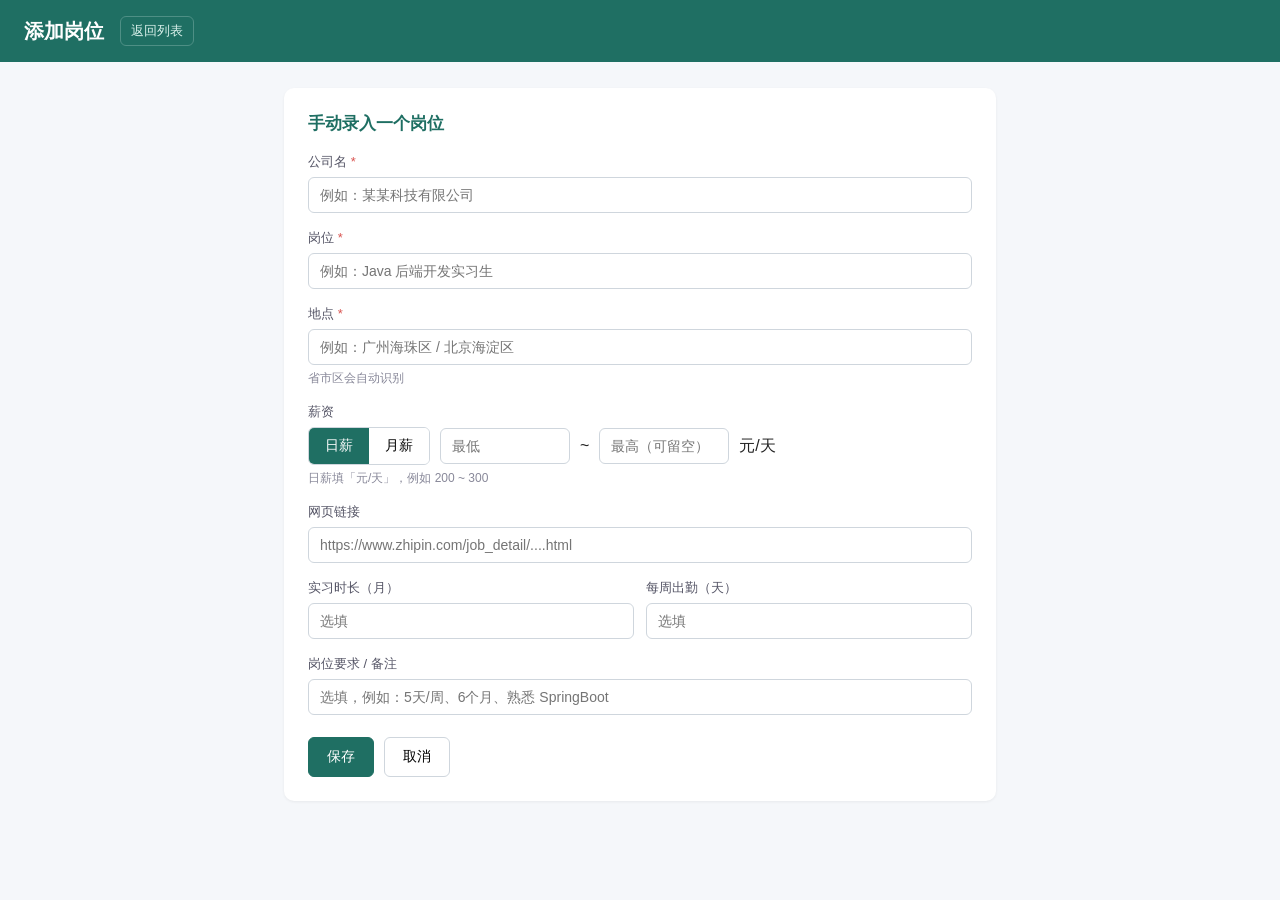
==== src/main/resources/static/form.html @ c03b0348 "feat(v0.8.0): 补齐源码与静态页 对外版本：不含批量发送脚本，不含真实个人信息。" ====
<!DOCTYPE html>
<html lang="zh-CN">
<head>
  <meta charset="UTF-8"/>
  <meta name="viewport" content="width=device-width, initial-scale=1"/>
  <title>岗位信息 - 实习投递助手</title>
  <style>
    * { box-sizing: border-box; }
    body { margin: 0; font-family: -apple-system, "Microsoft YaHei", sans-serif; background: #f5f7fa; color: #222; }
    header { background: #1f6f63; color: #fff; padding: 16px 24px; display: flex; align-items: center; gap: 16px; }
    header h1 { margin: 0; font-size: 20px; }
    header a { color: #d8f0ea; font-size: 13px; text-decoration: none; border: 1px solid #4e8f85; padding: 5px 10px; border-radius: 6px; }
    main { padding: 26px 24px 60px; max-width: 760px; margin: 0 auto; }
    .card { background: #fff; border-radius: 10px; padding: 24px; box-shadow: 0 1px 3px rgba(0,0,0,.06); }
    h2 { margin: 0 0 18px; font-size: 17px; color: #1f6f63; }
    .field { margin-bottom: 16px; }
    label { display: block; font-size: 13px; color: #556; margin-bottom: 6px; }
    label .req { color: #d9534f; }
    input, select { width: 100%; font-size: 14px; padding: 9px 11px; border: 1px solid #cfd6dd; border-radius: 6px; }
    input:focus, select:focus { outline: none; border-color: #1f6f63; }
    .row { display: flex; gap: 12px; }
    .row > .field { flex: 1; }
    .hint { font-size: 12px; color: #889; margin-top: 5px; }
    .salary-box { display: flex; gap: 10px; align-items: center; flex-wrap: wrap; }
    .salary-box .seg { display: flex; border: 1px solid #cfd6dd; border-radius: 6px; overflow: hidden; }
    .salary-box .seg button { border: none; border-radius: 0; padding: 9px 16px; background: #fff; cursor: pointer; font-size: 14px; }
    .salary-box .seg button.on { background: #1f6f63; color: #fff; }
    .salary-box input { width: 130px; }
    .actions { display: flex; gap: 10px; margin-top: 22px; }
    button { font-size: 14px; padding: 10px 18px; border-radius: 6px; border: 1px solid #cfd6dd; background: #fff; cursor: pointer; }
    button.primary { background: #1f6f63; color: #fff; border-color: #1f6f63; }
    button.danger { background: #fff; color: #c0392b; border-color: #e0b4ae; }
    button:disabled { opacity: .5; cursor: not-allowed; }
    .msg { margin-top: 16px; padding: 12px 14px; border-radius: 8px; font-size: 13px; display: none; white-space: pre-wrap; line-height: 1.7; }
    .msg.ok { display: block; background: #e8f6f0; color: #1f6f63; border: 1px solid #b7dfd1; }
    .msg.err { display: block; background: #fdeeee; color: #b33; border: 1px solid #f0c4c4; }
  </style>
</head>
<body>
<header>
  <h1 id="pageTitle">添加岗位</h1>
  <a href="/">返回列表</a>
</header>

<main>
  <div class="card">
    <h2 id="cardTitle">手动录入一个岗位</h2>
    <form id="form">
      <div class="field">
        <label>公司名 <span class="req">*</span></label>
        <input id="company" required placeholder="例如：某某科技有限公司" />
      </div>

      <div class="field">
        <label>岗位 <span class="req">*</span></label>
        <input id="title" required placeholder="例如：Java 后端开发实习生" />
      </div>

      <div class="field">
        <label>地点 <span class="req">*</span></label>
        <input id="location" required placeholder="例如：广州海珠区 / 北京海淀区" />
        <div class="hint">省市区会自动识别</div>
      </div>

      <div class="field">
        <label>薪资</label>
        <div class="salary-box">
          <div class="seg">
            <button type="button" id="btnDaily" class="on" onclick="setSalaryType('DAILY')">日薪</button>
            <button type="button" id="btnMonthly" onclick="setSalaryType('MONTHLY')">月薪</button>
          </div>
          <input id="salaryMin" type="number" min="0" placeholder="最低" />
          <span>~</span>
          <input id="salaryMax" type="number" min="0" placeholder="最高（可留空）" />
          <span id="salaryUnit" class="muted">元/天</span>
        </div>
        <div class="hint" id="salaryHint">日薪填「元/天」，例如 200 ~ 300</div>
      </div>

      <div class="field">
        <label>网页链接</label>
        <input id="url" placeholder="https://www.zhipin.com/job_detail/....html" />
      </div>

      <div class="row">
        <div class="field">
          <label>实习时长（月）</label>
          <input id="months" type="number" min="1" max="24" placeholder="选填" />
        </div>
        <div class="field">
          <label>每周出勤（天）</label>
          <input id="days" type="number" min="1" max="7" placeholder="选填" />
        </div>
      </div>

      <div class="field">
        <label>岗位要求 / 备注</label>
        <input id="jdText" placeholder="选填，例如：5天/周、6个月、熟悉 SpringBoot" />
      </div>

      <div class="actions">
        <button type="submit" class="primary" id="submitBtn">保存</button>
        <button type="button" onclick="location.href='/'">取消</button>
        <button type="button" class="danger" id="delBtn" style="display:none" onclick="removeJob()">删除这个岗位</button>
      </div>
    </form>
    <div class="msg" id="msg"></div>
  </div>
</main>

<script>
  const params = new URLSearchParams(location.search);
  const jobId = params.get('id');
  const isEdit = !!jobId;
  let salaryType = 'DAILY';

  const msg = document.getElementById('msg');

  function setSalaryType(type) {
    salaryType = type;
    document.getElementById('btnDaily').classList.toggle('on', type === 'DAILY');
    document.getElementById('btnMonthly').classList.toggle('on', type === 'MONTHLY');
    document.getElementById('salaryUnit').textContent = type === 'DAILY' ? '元/天' : '元/月';
    document.getElementById('salaryHint').textContent = type === 'DAILY'
      ? '日薪填「元/天」，例如 200 ~ 300'
      : '月薪填「元/月」，例如 6000 ~ 8000（系统按 21.75 天折算日薪）';
  }

  async function loadJob() {
    if (!isEdit) return;
    document.getElementById('pageTitle').textContent = '修改岗位';
    document.getElementById('cardTitle').textContent = '修改岗位信息';
    document.getElementById('submitBtn').textContent = '保存修改';
    document.getElementById('delBtn').style.display = 'inline-block';

    const job = await fetch(`/api/jobs/${jobId}`).then(r => r.json());
    document.getElementById('company').value = job.company || '';
    document.getElementById('title').value = job.title || '';
    document.getElementById('location').value = job.rawLocation || [job.province, job.city, job.district].filter(Boolean).join('') || '';
    document.getElementById('url').value = job.url || '';
    document.getElementById('jdText').value = job.jdText || '';
    document.getElementById('months').value = job.months || '';
    document.getElementById('days').value = job.days || '';

    if (job.salaryType) {
      setSalaryType(job.salaryType);
      document.getElementById('salaryMin').value = job.salaryMin || '';
      document.getElementById('salaryMax').value = job.salaryMax || '';
    } else if (job.salary) {
      // 历史文本薪资：尽量回填到输入框
      const m = /(\d+)\s*-?\s*(\d+)?\s*([Kk])/.exec(job.salary);
      if (m) {
        setSalaryType('MONTHLY');
        document.getElementById('salaryMin').value = parseInt(m[1], 10) * 1000;
        document.getElementById('salaryMax').value = m[2] ? parseInt(m[2], 10) * 1000 : parseInt(m[1], 10) * 1000;
      } else {
        const d = /(\d+)\s*-?\s*(\d+)?\s*元\s*\/\s*天/.exec(job.salary);
        if (d) {
          setSalaryType('DAILY');
          document.getElementById('salaryMin').value = d[1];
          document.getElementById('salaryMax').value = d[2] || d[1];
        }
      }
    }
  }

  document.getElementById('form').addEventListener('submit', async (e) => {
    e.preventDefault();
    const btn = document.getElementById('submitBtn');
    btn.disabled = true;
    msg.className = 'msg';
    msg.textContent = '';

    const minRaw = document.getElementById('salaryMin').value;
    const maxRaw = document.getElementById('salaryMax').value;
    const body = {
      company: document.getElementById('company').value.trim(),
      title: document.getElementById('title').value.trim(),
      rawLocation: document.getElementById('location').value.trim(),
      url: document.getElementById('url').value.trim(),
      jdText: document.getElementById('jdText').value.trim(),
      months: document.getElementById('months').value ? parseInt(document.getElementById('months').value, 10) : null,
      days: document.getElementById('days').value ? parseInt(document.getElementById('days').value, 10) : null,
      salaryType: minRaw ? salaryType : null,
      salaryMin: minRaw ? parseInt(minRaw, 10) : null,
      salaryMax: maxRaw ? parseInt(maxRaw, 10) : null,
    };

    try {
      const url = isEdit ? `/api/jobs/${jobId}` : '/api/jobs';
      const method = isEdit ? 'PUT' : 'POST';
      const res = await fetch(url, {
        method, headers: { 'Content-Type': 'application/json' }, body: JSON.stringify(body),
      });
      const data = await res.json();
      if (!res.ok) throw new Error(data.message || '保存失败');

      const g = await fetch(`/api/jobs/${data.id}/greeting`).then(r => r.json());
      msg.className = 'msg ok';
      msg.innerHTML = `${isEdit ? '已保存修改' : '已添加'}：${esc(data.company)} / ${esc(data.title)}` +
        `<br>地点：${esc([data.province, data.city, data.district].filter(Boolean).join(' / ') || data.rawLocation || '-')}` +
        `<br>薪资：${esc(data.salary || '未填')}　折算日薪：${data.dailyMin ? (data.dailyMin === data.dailyMax ? data.dailyMin + ' 元/天' : data.dailyMin + ' ~ ' + data.dailyMax + ' 元/天') : '未识别'}` +
        `<br>实习：${data.months ? data.months + ' 个月' : '-'}　出勤：${data.days ? '每周 ' + data.days + ' 天' : '-'}` +
        `<br><br>生成的话术：<br>${esc(g.message)}`;
      if (!isEdit) {
        document.getElementById('form').reset();
        setSalaryType('DAILY');
      }
    } catch (err) {
      msg.className = 'msg err';
      msg.textContent = err.message;
    } finally {
      btn.disabled = false;
    }
  });

  async function removeJob() {
    if (!isEdit) return;
    const name = document.getElementById('company').value + ' / ' + document.getElementById('title').value;
    if (!confirm(`确定删除「${name}」吗？\n删除后不可恢复。`)) return;
    const res = await fetch(`/api/jobs/${jobId}`, { method: 'DELETE' });
    if (res.ok) {
      alert('已删除，返回列表');
      location.href = '/';
    } else {
      const d = await res.json().catch(() => ({}));
      alert('删除失败：' + (d.message || res.status));
    }
  }

  function esc(s) {
    return String(s == null ? '' : s).replace(/[&<>"']/g, c => ({'&':'&amp;','<':'&lt;','>':'&gt;','"':'&quot;',"'":'&#39;'}[c]));
  }

  setSalaryType('DAILY');
  loadJob();
</script>
</body>
</html>
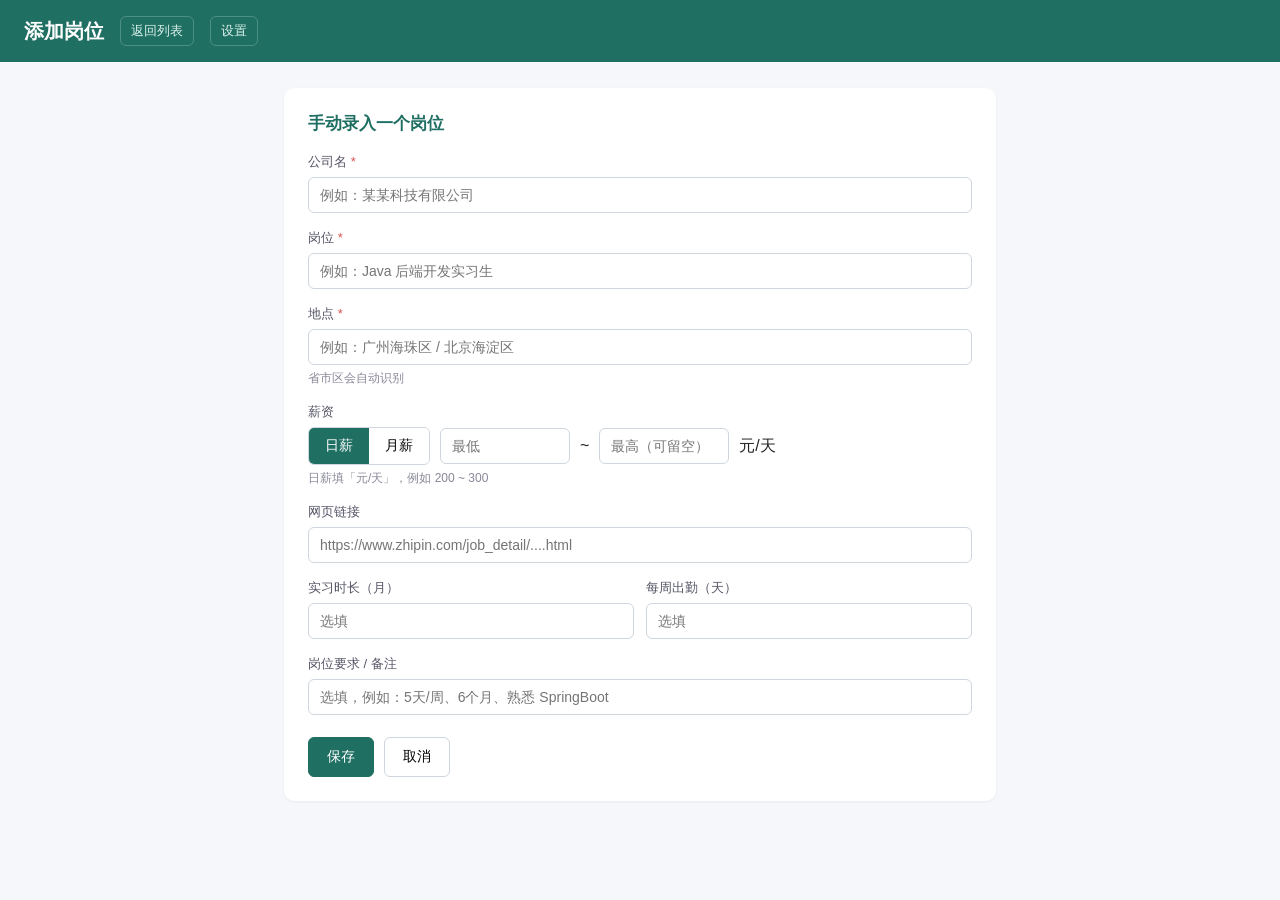
==== commit bf877e81: "feat: v0.10.0 网页设置页、AI自由生成与设置保存修复 - 新增 /settings.html 与 /api/settings，配置存 app_setting 表并热更新 - 默认模板新增" ====
--- a/src/main/resources/static/form.html
+++ b/src/main/resources/static/form.html
@@ -40,6 +40,7 @@
 <header>
   <h1 id="pageTitle">添加岗位</h1>
   <a href="/">返回列表</a>
+  <a href="/settings.html">设置</a>
 </header>
 
 <main>
@@ -85,7 +86,7 @@
       <div class="row">
         <div class="field">
           <label>实习时长（月）</label>
-          <input id="months" type="number" min="1" max="24" placeholder="选填" />
+          <input id="months" type="number" min="1" max="12" placeholder="选填" />
         </div>
         <div class="field">
           <label>每周出勤（天）</label>
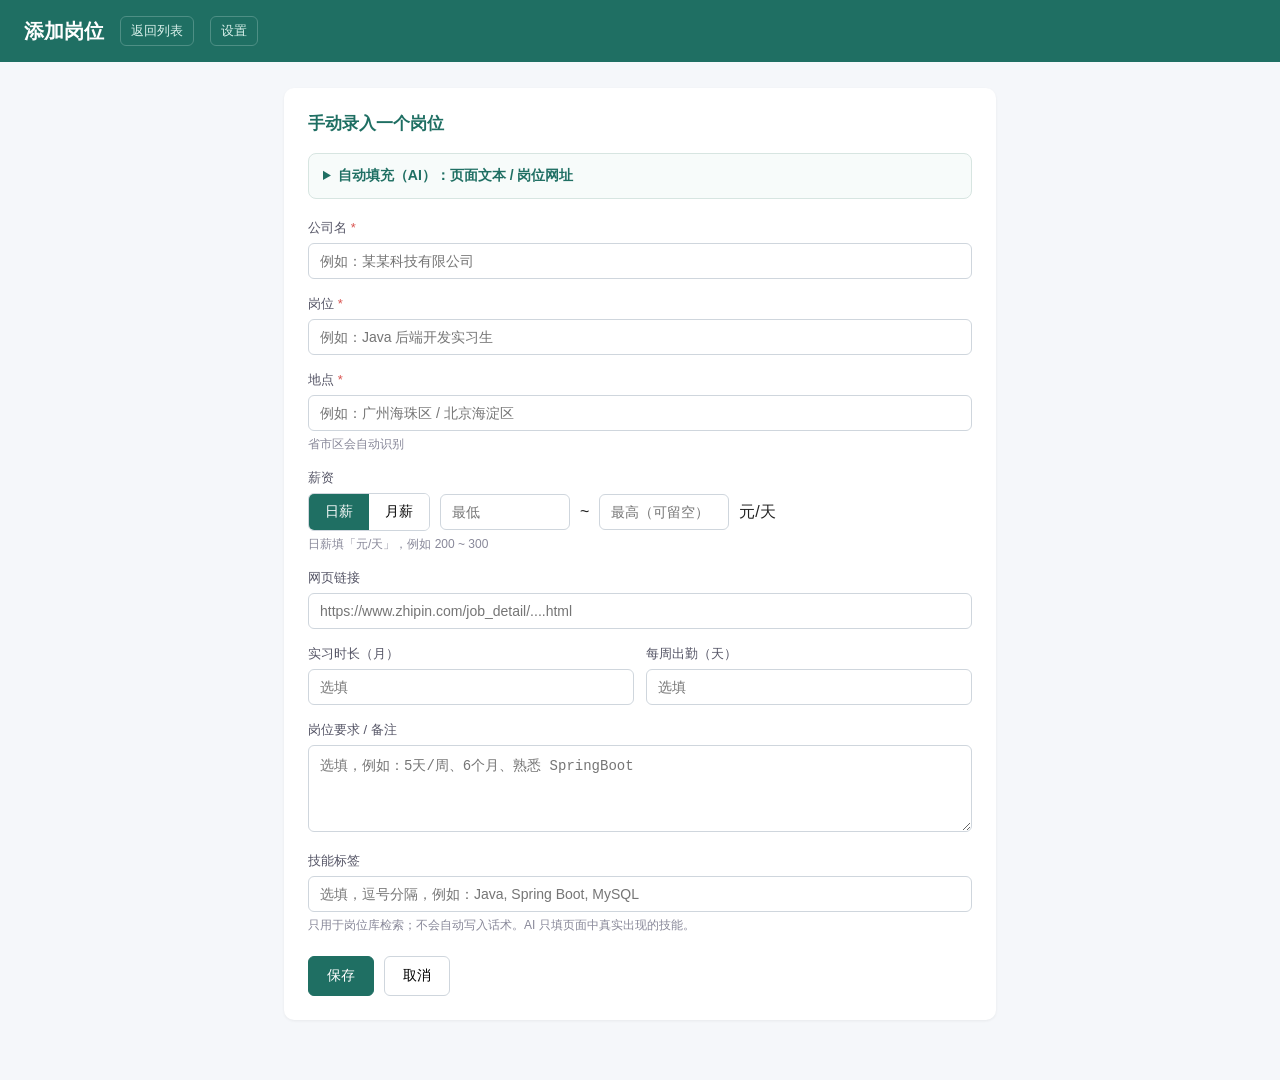
==== commit 57d542c1: "feat: v0.12.1 AI 岗位抽取与网页端网址识别 新增页面文本/网址两种 AI 抽取入口、事实溯源校验、配额控制与本地脚本桥接；修复网址超长、覆盖确认、工时误识别与列表页表格布局；补充单元测" ====
--- a/src/main/resources/static/form.html
+++ b/src/main/resources/static/form.html
@@ -16,8 +16,13 @@
     .field { margin-bottom: 16px; }
     label { display: block; font-size: 13px; color: #556; margin-bottom: 6px; }
     label .req { color: #d9534f; }
-    input, select { width: 100%; font-size: 14px; padding: 9px 11px; border: 1px solid #cfd6dd; border-radius: 6px; }
-    input:focus, select:focus { outline: none; border-color: #1f6f63; }
+    input, select, textarea { width: 100%; font-size: 14px; padding: 9px 11px; border: 1px solid #cfd6dd; border-radius: 6px; }
+    input:focus, select:focus, textarea:focus { outline: none; border-color: #1f6f63; }
+    textarea { resize: vertical; line-height: 1.6; }
+    .extract-box { border: 1px solid #d7e5e1; border-radius: 8px; background: #f7fbfa; margin-bottom: 20px; padding: 0 14px; }
+    .extract-box summary { cursor: pointer; padding: 13px 0; font-size: 14px; color: #1f6f63; font-weight: 600; }
+    .extract-box .body { padding-bottom: 14px; }
+    .extract-box textarea { min-height: 110px; background: #fff; }
     .row { display: flex; gap: 12px; }
     .row > .field { flex: 1; }
     .hint { font-size: 12px; color: #889; margin-top: 5px; }
@@ -34,6 +39,7 @@
     .msg { margin-top: 16px; padding: 12px 14px; border-radius: 8px; font-size: 13px; display: none; white-space: pre-wrap; line-height: 1.7; }
     .msg.ok { display: block; background: #e8f6f0; color: #1f6f63; border: 1px solid #b7dfd1; }
     .msg.err { display: block; background: #fdeeee; color: #b33; border: 1px solid #f0c4c4; }
+    .msg.warn { display: block; background: #fff8e6; color: #8a6d3b; border: 1px solid #f0e0b0; }
   </style>
 </head>
 <body>
@@ -46,6 +52,27 @@
 <main>
   <div class="card">
     <h2 id="cardTitle">手动录入一个岗位</h2>
+
+    <details class="extract-box" id="extractBox">
+      <summary>自动填充（AI）：页面文本 / 岗位网址</summary>
+      <div class="body">
+        <div class="hint" style="margin:0 0 8px">方式一：把岗位页面的正文或 HTML 粘贴进来。内容将发送给 AI 模型处理；只生成草稿，需你核对后手动保存。自动填充是独立抽取能力，与「话术生成引擎」（RULE/AI）设置无关，调用会消耗模型用量（BYO 用你自己的 Key）。</div>
+        <textarea id="pageText" placeholder="粘贴岗位详情页的正文或 HTML（只贴网址无效）；不会根据网址抓取网页"></textarea>
+        <div class="actions" style="margin-top:10px">
+          <button type="button" class="primary" id="extractBtn">AI 识别并填充</button>
+          <span class="hint" style="margin:0;align-self:center">找不到原文的字段会留空，不会替你猜测。</span>
+        </div>
+
+        <hr style="border:0;border-top:1px dashed #cfd6dd;margin:16px 0">
+        <div class="hint" style="margin:0 0 8px">方式二：只贴岗位网址，由本机已登录的 Edge 打开页面取正文。遇到安全验证时请在 Edge 窗口手动完成，网页会继续等待。</div>
+        <div class="row">
+          <input id="jobUrl" type="url" placeholder="https://www.zhipin.com/job_detail/..." />
+          <button type="button" class="primary" id="extractByUrlBtn" style="width:auto;white-space:nowrap">按网址识别</button>
+        </div>
+        <div class="hint" style="margin-top:6px">会启动本机 Edge 脚本；同时最多 2 个任务。结果只回填草稿，不自动保存。</div>
+      </div>
+    </details>
+
     <form id="form">
       <div class="field">
         <label>公司名 <span class="req">*</span></label>
@@ -96,7 +123,13 @@
 
       <div class="field">
         <label>岗位要求 / 备注</label>
-        <input id="jdText" placeholder="选填，例如：5天/周、6个月、熟悉 SpringBoot" />
+        <textarea id="jdText" rows="3" placeholder="选填，例如：5天/周、6个月、熟悉 SpringBoot"></textarea>
+      </div>
+
+      <div class="field">
+        <label>技能标签</label>
+        <input id="skills" placeholder="选填，逗号分隔，例如：Java, Spring Boot, MySQL" />
+        <div class="hint">只用于岗位库检索；不会自动写入话术。AI 只填页面中真实出现的技能。</div>
       </div>
 
       <div class="actions">
@@ -140,6 +173,7 @@
     document.getElementById('location').value = job.rawLocation || [job.province, job.city, job.district].filter(Boolean).join('') || '';
     document.getElementById('url').value = job.url || '';
     document.getElementById('jdText').value = job.jdText || '';
+    document.getElementById('skills').value = job.skills || '';
     document.getElementById('months').value = job.months || '';
     document.getElementById('days').value = job.days || '';
 
@@ -180,6 +214,7 @@
       rawLocation: document.getElementById('location').value.trim(),
       url: document.getElementById('url').value.trim(),
       jdText: document.getElementById('jdText').value.trim(),
+      skills: document.getElementById('skills').value.trim(),
       months: document.getElementById('months').value ? parseInt(document.getElementById('months').value, 10) : null,
       days: document.getElementById('days').value ? parseInt(document.getElementById('days').value, 10) : null,
       salaryType: minRaw ? salaryType : null,
@@ -215,6 +250,220 @@
     }
   });
 
+  // 轻量清洗：与后端保持一致（去 script/style、去标签、压缩空白、截断）
+  function cleanPageText(raw) {
+    return String(raw || '')
+      .replace(/<script\b[^>]*>[\s\S]*?<\/script>/gi, ' ')
+      .replace(/<style\b[^>]*>[\s\S]*?<\/style>/gi, ' ')
+      .replace(/<br\s*\/?>/gi, ' ')
+      .replace(/<\/(p|div|li|tr|h[1-6]|br)\s*>/gi, ' ')
+      .replace(/<[^>]*>/g, ' ')
+      .replace(/\s+/g, ' ')
+      .trim()
+      .slice(0, 6000);
+  }
+
+  // 可回填字段与显示名；若目标字段已有不同内容，必须先让用户确认再覆盖
+  const FILL_TARGETS = [
+    ['company', 'company', '公司名'],
+    ['title', 'title', '岗位'],
+    ['location', 'rawLocation', '地点'],
+    ['jdText', 'jdText', '岗位要求'],
+    ['skills', 'skills', '技能标签'],
+    ['salaryMin', 'salaryMin', '薪资最低'],
+    ['salaryMax', 'salaryMax', '薪资最高'],
+    ['months', 'months', '实习月数'],
+    ['days', 'days', '每周出勤']
+  ];
+  let pendingDraft = null;
+
+  function elementValue(id) {
+    return String(document.getElementById(id).value || '').trim();
+  }
+
+  function draftValue(d, key) {
+    const v = d[key];
+    return v === null || v === undefined ? '' : String(v).trim();
+  }
+
+  function writeDraft(d) {
+    let count = 0;
+    for (const [id, key] of FILL_TARGETS) {
+      if (['salaryMin', 'salaryMax', 'months', 'days'].includes(key)) continue;
+      const value = draftValue(d, key);
+      if (value) { document.getElementById(id).value = value; count++; }
+    }
+    if (d.salaryMin !== null && d.salaryMin !== undefined) {
+      setSalaryType(d.salaryType === 'MONTHLY' ? 'MONTHLY' : 'DAILY');
+      document.getElementById('salaryMin').value = d.salaryMin;
+      if (d.salaryMax !== null && d.salaryMax !== undefined) document.getElementById('salaryMax').value = d.salaryMax;
+      count++;
+    }
+    if (d.months !== null && d.months !== undefined) { document.getElementById('months').value = d.months; count++; }
+    if (d.days !== null && d.days !== undefined) { document.getElementById('days').value = d.days; count++; }
+
+    const warnings = d.warnings || [];
+    const prefix = count
+      ? `已填入 ${count} 个字段，请核对后保存。`
+      : '未识别到可安全填入的字段，请手动填写。';
+    if (warnings.length) {
+      msg.className = 'msg warn';
+      msg.innerHTML = esc(prefix) + '<br>' + warnings.map(w => esc(w)).join('<br>');
+    } else {
+      msg.className = 'msg ok';
+      msg.textContent = prefix;
+    }
+  }
+
+  function conflictingFields(d) {
+    const conflicts = [];
+    for (const [id, key, label] of FILL_TARGETS) {
+      const next = draftValue(d, key);
+      if (!next) continue;
+      const old = elementValue(id);
+      if (old && old !== next) conflicts.push(label);
+    }
+    if (d.salaryMin !== null && d.salaryMin !== undefined
+        && elementValue('salaryMin') === String(d.salaryMin)) {
+      const wanted = d.salaryType === 'MONTHLY' ? 'MONTHLY' : 'DAILY';
+      if (salaryType !== wanted) conflicts.push('薪资类型');
+    }
+    return [...new Set(conflicts)];
+  }
+
+  function fillDraft(d) {
+    const conflicts = conflictingFields(d);
+    if (!conflicts.length) { writeDraft(d); return; }
+
+    // 编辑模式下表单已回填原值：未经确认不得静默改写
+    pendingDraft = d;
+    msg.className = 'msg warn';
+    msg.innerHTML = '以下字段已有内容，识别结果会覆盖它们：'
+      + esc(conflicts.join('、'))
+      + '<br><button type="button" class="primary" id="confirmOverwrite" style="margin-top:8px">确认覆盖</button>'
+      + '<button type="button" id="cancelOverwrite" style="margin-top:8px;margin-left:8px">取消</button>';
+    document.getElementById('confirmOverwrite').onclick = () => {
+      const target = pendingDraft;
+      pendingDraft = null;
+      if (target) writeDraft(target);
+    };
+    document.getElementById('cancelOverwrite').onclick = () => {
+      pendingDraft = null;
+      msg.className = 'msg';
+      msg.textContent = '已取消覆盖，原字段未改动。';
+    };
+  }
+
+  async function extractFromPageText() {
+    const raw = document.getElementById('pageText').value.trim();
+    // 只粘贴网址时不去打扰模型：既不产生额度消耗，也避免让用户误以为功能失效
+    if (/^https?:\/\/\S+$/i.test(raw)) {
+      document.getElementById('url').value = raw;
+      msg.className = 'msg warn';
+      msg.innerHTML = '检测到你粘贴的是网址，已自动填入「网页链接」。<br>'
+        + '本功能只识别页面正文 / HTML，不会抓取网址内容；'
+        + '请用浏览器打开该链接后复制页面文字，或让抓取脚本提供正文，再点「AI 识别并填充」。';
+      return;
+    }
+    const pageText = cleanPageText(raw);
+    if (!pageText) {
+      msg.className = 'msg err';
+      msg.textContent = '请先粘贴岗位页面文本';
+      return;
+    }
+    const btn = document.getElementById('extractBtn');
+    btn.disabled = true;
+    msg.className = 'msg';
+    msg.textContent = '正在识别…';
+    try {
+      const res = await fetch('/api/jobs/extract', {
+        method: 'POST',
+        headers: { 'Content-Type': 'application/json' },
+        body: JSON.stringify({ pageText })
+      });
+      const data = await res.json();
+      if (!res.ok) throw new Error(data.message || '识别失败');
+      fillDraft(data);
+    } catch (err) {
+      msg.className = 'msg err';
+      msg.textContent = err.message || '识别失败';
+    } finally {
+      btn.disabled = false;
+    }
+  }
+
+  // BOSS 链接的 securityId / ka 是一次性 tracking 参数，去掉后既短又不会过期
+  function canonicalJobUrl(raw) {
+    try {
+      const u = new URL(raw);
+      if ((u.hostname === 'www.zhipin.com' || u.hostname === 'zhipin.com')
+          && u.pathname.startsWith('/job_detail/')) {
+        return u.origin + u.pathname;
+      }
+    } catch (e) { /* 非标准 URL 保持原样 */ }
+    return raw;
+  }
+
+  async function extractByUrl() {
+    const url = document.getElementById('jobUrl').value.trim();
+    if (!/^https?:\/\/\S+$/i.test(url)) {
+      msg.className = 'msg err';
+      msg.textContent = '请先粘贴 http/https 开头的岗位链接';
+      return;
+    }
+    // 先把链接补进表单：即使取数失败，用户也不必再手动粘贴这个长链接
+    document.getElementById('url').value = canonicalJobUrl(url);
+    const btn = document.getElementById('extractByUrlBtn');
+    btn.disabled = true;
+    msg.className = 'msg';
+    msg.textContent = '正在打开页面…（若出现安全验证，请在 Edge 窗口手动完成，这里会继续等待）';
+    try {
+      const res = await fetch('/api/jobs/extract/url', {
+        method: 'POST', headers: { 'Content-Type': 'application/json' },
+        body: JSON.stringify({ url })
+      });
+      const data = await res.json();
+      if (!res.ok) throw new Error(data.message || '提交失败');
+      await pollUrlJob(data.jobId, btn);
+    } catch (err) {
+      btn.disabled = false;
+      msg.className = 'msg err';
+      msg.textContent = err.message || '按网址识别失败';
+    }
+  }
+
+  function pollUrlJob(jobId, btn) {
+    return new Promise((resolve, reject) => {
+      const deadline = Date.now() + 200000;
+      const tick = async () => {
+        try {
+          const res = await fetch('/api/jobs/extract/url/' + encodeURIComponent(jobId));
+          const d = await res.json();
+          if (!res.ok) throw new Error(d.message || '查询任务失败');
+          if (d.status === 'SUCCESS') {
+            btn.disabled = false;
+            fillDraft(d.draft || {});
+            resolve();
+            return;
+          }
+          if (d.status === 'FAILED') {
+            throw new Error(d.message || '取数失败');
+          }
+          if (Date.now() > deadline) {
+            throw new Error('等待超时，请检查 Edge 窗口是否需要手动验证');
+          }
+          const left = Math.max(0, Math.round((deadline - Date.now()) / 1000));
+          msg.textContent = '正在取数…（剩余约 ' + left + ' 秒；安全验证请在 Edge 窗口手动完成）';
+          setTimeout(tick, 2000);
+        } catch (e) {
+          btn.disabled = false;
+          reject(e);
+        }
+      };
+      tick();
+    });
+  }
+
   async function removeJob() {
     if (!isEdit) return;
     const name = document.getElementById('company').value + ' / ' + document.getElementById('title').value;
@@ -233,6 +482,8 @@
     return String(s == null ? '' : s).replace(/[&<>"']/g, c => ({'&':'&amp;','<':'&lt;','>':'&gt;','"':'&quot;',"'":'&#39;'}[c]));
   }
 
+  document.getElementById('extractBtn').addEventListener('click', extractFromPageText);
+  document.getElementById('extractByUrlBtn').addEventListener('click', extractByUrl);
   setSalaryType('DAILY');
   loadJob();
 </script>
